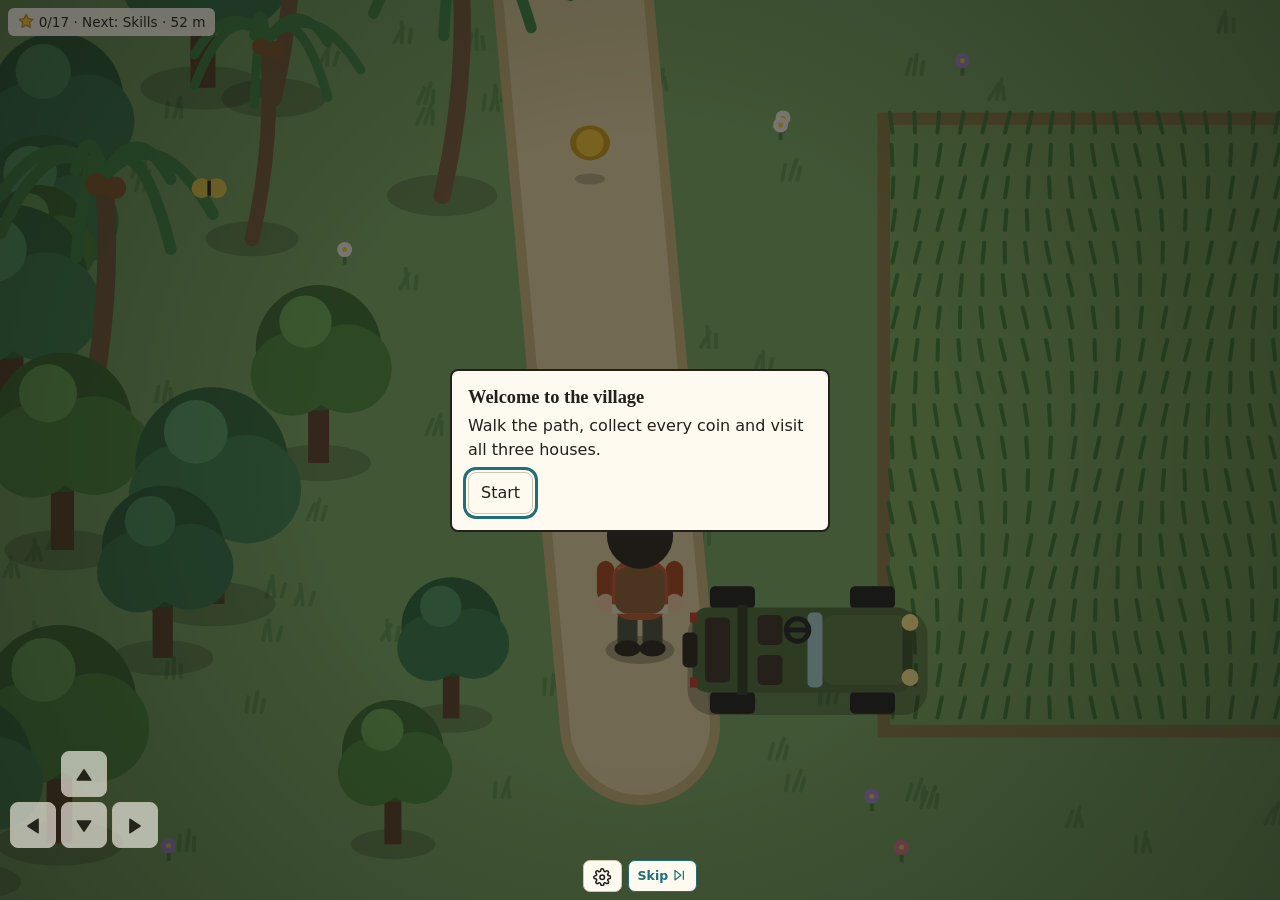
==== index.html @ 28434616 "auto run add" ====
<!DOCTYPE html>
<html lang="si">
<head>
<meta charset="utf-8">
<meta name="viewport" content="width=device-width, initial-scale=1, viewport-fit=cover">
<title>Portfolio Village 2D (demo)</title>
<link rel="icon" type="image/svg+xml" href="favicon.svg">
<link rel="stylesheet" href="style.css">
</head>
<body>
<svg width="0" height="0" style="position:absolute" aria-hidden="true" focusable="false"><defs>
<symbol id="i-gear" viewBox="0 0 24 24"><circle cx="12" cy="12" r="3"/><path d="M19.4 15a1.65 1.65 0 0 0 .33 1.82l.06.06a2 2 0 0 1 0 2.83 2 2 0 0 1-2.83 0l-.06-.06a1.65 1.65 0 0 0-1.82-.33 1.65 1.65 0 0 0-1 1.51V21a2 2 0 0 1-2 2 2 2 0 0 1-2-2v-.09A1.65 1.65 0 0 0 9 19.4a1.65 1.65 0 0 0-1.82.33l-.06.06a2 2 0 0 1-2.83 0 2 2 0 0 1 0-2.83l.06-.06a1.65 1.65 0 0 0 .33-1.82 1.65 1.65 0 0 0-1.51-1H3a2 2 0 0 1-2-2 2 2 0 0 1 2-2h.09A1.65 1.65 0 0 0 4.6 9a1.65 1.65 0 0 0-.33-1.82l-.06-.06a2 2 0 0 1 0-2.83 2 2 0 0 1 2.83 0l.06.06a1.65 1.65 0 0 0 1.82.33H9a1.65 1.65 0 0 0 1-1.51V3a2 2 0 0 1 2-2 2 2 0 0 1 2 2v.09a1.65 1.65 0 0 0 1 1.51 1.65 1.65 0 0 0 1.82-.33l.06-.06a2 2 0 0 1 2.83 0 2 2 0 0 1 0 2.83l-.06.06a1.65 1.65 0 0 0-.33 1.82V9a1.65 1.65 0 0 0 1.51 1H21a2 2 0 0 1 2 2 2 2 0 0 1-2 2h-.09a1.65 1.65 0 0 0-1.51 1z"/></symbol>
<symbol id="i-fullscreen" viewBox="0 0 24 24"><path d="M8 3H5a2 2 0 0 0-2 2v3m18 0V5a2 2 0 0 0-2-2h-3m0 18h3a2 2 0 0 0 2-2v-3M3 16v3a2 2 0 0 0 2 2h3"/></symbol>
<symbol id="i-skip" viewBox="0 0 24 24"><polygon points="5 4 15 12 5 20 5 4"/><line x1="19" y1="5" x2="19" y2="19"/></symbol>
<symbol id="i-play" viewBox="0 0 24 24"><line x1="6" y1="12" x2="10" y2="12"/><line x1="8" y1="10" x2="8" y2="14"/><line x1="15" y1="13" x2="15.01" y2="13"/><line x1="18" y1="11" x2="18.01" y2="11"/><rect x="2" y="6" width="20" height="12" rx="2"/></symbol>
<symbol id="i-map" viewBox="0 0 24 24"><polygon points="1 6 1 22 8 18 16 22 23 18 23 2 16 6 8 2 1 6"/><line x1="8" y1="2" x2="8" y2="18"/><line x1="16" y1="6" x2="16" y2="22"/></symbol>
<symbol id="i-auto" viewBox="0 0 24 24"><circle cx="5.5" cy="19" r="2.2"/><path d="M8.7 19H14a4 4 0 0 0 4-4" stroke-dasharray="2 2.4"/><path d="M18 2.5a4.6 4.6 0 0 1 4.6 4.6c0 3.5-4.6 7.9-4.6 7.9s-4.6-4.4-4.6-7.9A4.6 4.6 0 0 1 18 2.5z"/><circle cx="18" cy="7.1" r="1.7"/></symbol>
<symbol id="i-stop" viewBox="0 0 24 24"><rect x="6" y="6" width="12" height="12" rx="2" fill="currentColor"/></symbol>
<symbol id="i-jeep" viewBox="0 0 24 24"><path d="M2.5 16.5v-5l2.2-4.5h9.8l3.6 4.5h3.4v5h-1.7M15.2 16.5H8.8M4.2 16.5H2.5"/><path d="M9.5 7v4.5M4.2 11.5h14.5"/><circle cx="6.5" cy="17" r="2.3"/><circle cx="17.5" cy="17" r="2.3"/></symbol>
<symbol id="i-exit" viewBox="0 0 24 24"><path d="M9 21H5a2 2 0 0 1-2-2V5a2 2 0 0 1 2-2h4"/><polyline points="16 17 21 12 16 7"/><line x1="21" y1="12" x2="9" y2="12"/></symbol>
<symbol id="i-star" viewBox="0 0 24 24"><polygon points="12 2 15.09 8.26 22 9.27 17 14.14 18.18 21.02 12 17.77 5.82 21.02 7 14.14 2 9.27 8.91 8.26 12 2" fill="#f2c230" stroke="#b8872b"/></symbol>
<symbol id="i-trophy" viewBox="0 0 24 24"><path d="M6 9H4.5a2.5 2.5 0 0 1 0-5H6"/><path d="M18 9h1.5a2.5 2.5 0 0 0 0-5H18"/><path d="M4 22h16"/><path d="M10 14.66V17c0 .55-.47.98-.97 1.21C7.85 18.75 7 20.24 7 22"/><path d="M14 14.66V17c0 .55.47.98.97 1.21C16.15 18.75 17 20.24 17 22"/><path d="M18 2H6v7a6 6 0 0 0 12 0V2Z"/></symbol>
<symbol id="i-up" viewBox="0 0 24 24"><path d="M12 6 20 18H4Z" fill="currentColor"/></symbol>
<symbol id="i-down" viewBox="0 0 24 24"><path d="M12 18 4 6h16Z" fill="currentColor"/></symbol>
<symbol id="i-left" viewBox="0 0 24 24"><path d="M6 12 18 4v16Z" fill="currentColor"/></symbol>
<symbol id="i-right" viewBox="0 0 24 24"><path d="M18 12 6 4v16Z" fill="currentColor"/></symbol>
</defs></svg>
<main>
<header>
<h1>Nimal's Village 2D <small style="font-weight:400;opacity:.7">(demo)</small></h1>
<div class="hb"><div class="gw"><button id="gear" type="button" aria-label="Settings" aria-expanded="false"><svg class="ic" aria-hidden="true"><use href="#i-gear"/></svg></button><div id="menu" hidden><button id="fsb" type="button" aria-label="Full screen"><svg class="ic" aria-hidden="true"><use href="#i-fullscreen"/></svg> Full screen</button><button id="snd" type="button">Sound: on</button><button id="drv" type="button">Drive: Auto</button></div></div><button id="toggle" type="button">Skip <svg class="ic" aria-hidden="true"><use href="#i-skip"/></svg></button></div>
</header>
<div id="game">
<div class="stage">
<canvas id="c" aria-label="Walkable 2D portfolio village"></canvas>
<div id="hud"></div>
<button id="jbtn" type="button" hidden></button>
<button id="abtn" type="button" aria-label="Stop auto drive"><svg class="ic" aria-hidden="true"><use href="#i-stop"/></svg> Stop auto</button>
<button id="mbtn" type="button" hidden aria-label="Hold to see map"><svg class="ic" aria-hidden="true"><use href="#i-map"/></svg></button>
<div id="wheel" hidden aria-label="Steering wheel"><img src="wheel.svg" width="84" height="84" alt="" draggable="false"></div>
<div id="panel" role="dialog" aria-modal="true"><div class="card" id="card"></div></div>
<div id="start" class="on"><div class="card"><h2>Welcome to the village</h2><p>Walk the path, collect every coin and visit all three houses.</p><button type="button" id="go">Start</button></div></div>
</div>
<p id="hint">Arrow keys / WASD or buttons. Go near the jeep: tap <svg class="ic" aria-hidden="true"><use href="#i-auto"/></svg> to be driven to the next house, or press E to drive yourself. In the jeep (driver view): <svg class="ic" aria-hidden="true"><use href="#i-up"/></svg> forward, <svg class="ic" aria-hidden="true"><use href="#i-down"/></svg> brake/reverse, <svg class="ic" aria-hidden="true"><use href="#i-left"/></svg> <svg class="ic" aria-hidden="true"><use href="#i-right"/></svg>.</p>
<div class="pad" aria-label="Controls">
<button class="u" data-k="up" aria-label="Up"><svg class="ic" aria-hidden="true"><use href="#i-up"/></svg></button>
<button class="l" data-k="left" aria-label="Left"><svg class="ic" aria-hidden="true"><use href="#i-left"/></svg></button>
<button class="d" data-k="down" aria-label="Down"><svg class="ic" aria-hidden="true"><use href="#i-down"/></svg></button>
<button class="r" data-k="right" aria-label="Right"><svg class="ic" aria-hidden="true"><use href="#i-right"/></svg></button>
</div>
</div>
<div id="plain"></div>
</main>
<script src="game.js"></script>
</body>
</html>
---- style.css ----
:root{--bg:#f3efe6;--ink:#23201b;--card:#fffaf0;--line:#cfc6b2;--accent:#1f6f78;box-sizing:border-box;padding-top:env(safe-area-inset-top,0px);padding-bottom:env(safe-area-inset-bottom,0px);color-scheme:light}
@media (prefers-color-scheme:dark){:root:not([data-theme="light"]){--bg:#1b1d1c;--ink:#ece6d6;--card:#262927;--line:#444941;--accent:#6fc2c9;color-scheme:dark}}
:root[data-theme="dark"]{--bg:#1b1d1c;--ink:#ece6d6;--card:#262927;--line:#444941;--accent:#6fc2c9;color-scheme:dark}
*{box-sizing:border-box}
body{margin:0;background:var(--bg);color:var(--ink);font:16px/1.5 "Trebuchet MS",system-ui,sans-serif;min-height:100vh}
html,body{height:100%;overflow:hidden;overscroll-behavior:none}
main{max-width:none;margin:0;padding:0}
header{position:fixed;left:0;right:0;bottom:0;z-index:5;display:flex;justify-content:center;align-items:center;gap:6px;padding:8px 10px calc(8px + env(safe-area-inset-bottom,0px));pointer-events:none}
header>*{pointer-events:auto}
h1{display:none}
button{font:inherit;color:inherit;background:var(--card);border:1.5px solid var(--line);border-radius:8px;padding:8px 12px;cursor:pointer}
button:focus-visible{outline:3px solid var(--accent);outline-offset:2px}
.stage{position:fixed;inset:0;width:100vw;height:100vh;height:100dvh;border:0;border-radius:0;overflow:hidden;touch-action:none;background:#79a863}

canvas{display:block;width:100%;height:100%}
#hud{position:absolute;left:8px;top:calc(8px + env(safe-area-inset-top,0px));background:rgba(255,250,240,.9);color:#23201b;border-radius:6px;padding:4px 10px;font-size:.85rem}
#jbtn{position:absolute;right:calc(14px + env(safe-area-inset-right,0px));bottom:calc(52px + env(safe-area-inset-bottom,0px));width:46px;height:46px;padding:0;border-radius:50%;font-size:17px;line-height:1;background:var(--card);color:var(--ink);border:2px solid var(--accent);font-weight:700;z-index:2;box-shadow:0 2px 8px rgba(0,0,0,.35)}
#mbtn{position:absolute;right:calc(68px + env(safe-area-inset-right,0px));bottom:calc(52px + env(safe-area-inset-bottom,0px));width:46px;height:46px;padding:0;border-radius:50%;font-size:17px;line-height:1;background:var(--card);color:var(--ink);border:2px solid var(--accent);z-index:2;box-shadow:0 2px 8px rgba(0,0,0,.35);touch-action:none;user-select:none;-webkit-user-select:none}
#wheel{display:none!important;position:absolute;left:10px;bottom:10px;z-index:2;touch-action:none;cursor:grab;filter:drop-shadow(0 2px 4px rgba(0,0,0,.45))}
#wheel svg{display:block}
#hint{display:none}
.pad{position:fixed;left:calc(10px + env(safe-area-inset-left,0px));bottom:calc(52px + env(safe-area-inset-bottom,0px));z-index:4;display:grid;grid-template-columns:repeat(3,46px);grid-template-rows:repeat(2,46px);gap:5px;opacity:.85}
.pad button{background:rgba(255,250,240,.75);color:#23201b}
.pad button{padding:0;font-size:1.1rem;user-select:none;-webkit-user-select:none;touch-action:none}
.pad .u{grid-column:2}.pad .l{grid-column:1;grid-row:2}.pad .d{grid-column:2;grid-row:2}.pad .r{grid-column:3;grid-row:2}
#panel,#start{position:absolute;inset:0;background:rgba(20,20,18,.55);display:none;align-items:center;justify-content:center;padding:14px}
#panel.on,#start.on{display:flex}.hb{display:flex;gap:6px}.hb button{padding:5px 9px;font-size:.78rem;border-radius:7px}
#gear{font-size:1rem;line-height:1.2}
#toggle{font-weight:700;color:var(--accent);border-color:var(--accent)}
.gw{position:relative}
#menu{position:absolute;left:0;bottom:calc(100% + 8px);display:flex;flex-direction:column;gap:6px;padding:8px;background:var(--card);border:1.5px solid var(--line);border-radius:10px;box-shadow:0 4px 14px rgba(0,0,0,.35);white-space:nowrap}
#menu[hidden]{display:none}
#menu button{text-align:left}
.card{background:var(--card);border:2px solid var(--ink);border-radius:8px;padding:16px;max-width:380px;width:100%;animation:pop .18s ease-out}
@keyframes pop{from{transform:scale(.92);opacity:0}to{transform:none;opacity:1}}
@media (prefers-reduced-motion:reduce){.card{animation:none}}
h2{font:700 1.15rem Georgia,serif;margin:0 0 6px}
p{margin:0 0 10px}ul{margin:0 0 12px;padding-left:18px}
#plain{display:none}
#plain section{background:var(--card);border:1.5px solid var(--line);border-radius:8px;padding:14px;margin-bottom:10px}
body.plain #game{display:none}body.plain #plain{display:block}body.plain,html:has(body.plain){overflow:auto}body.plain main{padding:14px 14px 70px;max-width:760px;margin:0 auto}
.ic{width:1.15em;height:1.15em;vertical-align:-.2em;fill:none;stroke:currentColor;stroke-width:2;stroke-linecap:round;stroke-linejoin:round;flex:none;pointer-events:none}
#gear .ic,#jbtn .ic,#mbtn .ic,.pad .ic{vertical-align:middle}
#jbtn .ic,#mbtn .ic{width:24px;height:24px}
.pad .ic{width:20px;height:20px}
#hud .ic{width:1.2em;height:1.2em}
#abtn{display:none;position:absolute;right:calc(10px + env(safe-area-inset-right,0px));top:calc(48px + env(safe-area-inset-top,0px));z-index:3;align-items:center;gap:6px;padding:9px 16px;border-radius:999px;background:var(--card);color:var(--ink);border:2px solid var(--accent);font-weight:700;box-shadow:0 2px 8px rgba(0,0,0,.35)}
body.auto #abtn{display:inline-flex}
body.auto .pad,body.auto #jbtn,body.auto #mbtn{display:none!important}
#jbtn{display:flex;flex-direction:column;align-items:center;justify-content:center;gap:1px}
#jbtn[hidden]{display:none}
#jbtn .lb{font-size:9px;font-weight:700;line-height:1;letter-spacing:.02em}
#jbtn .ic{width:26px;height:26px}
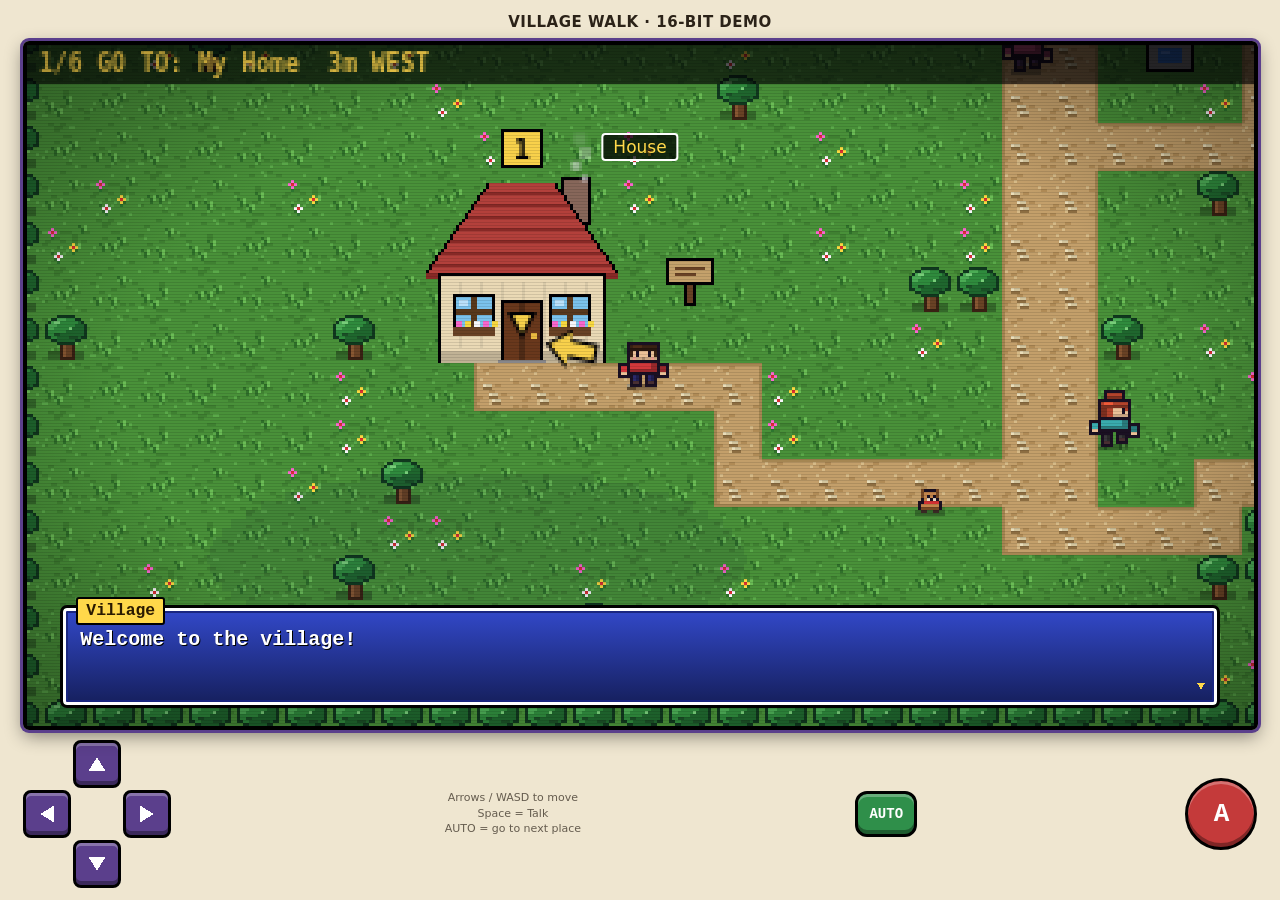
==== commit d5cf5e25: "add new template" ====
--- a/index.html
+++ b/index.html
@@ -1,56 +1,25 @@
 <!DOCTYPE html>
-<html lang="si">
+<html lang="en">
 <head>
 <meta charset="utf-8">
+<title>Village Walk - 16-bit Demo</title>
 <meta name="viewport" content="width=device-width, initial-scale=1, viewport-fit=cover">
-<title>Portfolio Village 2D (demo)</title>
-<link rel="icon" type="image/svg+xml" href="favicon.svg">
 <link rel="stylesheet" href="style.css">
 </head>
 <body>
-<svg width="0" height="0" style="position:absolute" aria-hidden="true" focusable="false"><defs>
-<symbol id="i-gear" viewBox="0 0 24 24"><circle cx="12" cy="12" r="3"/><path d="M19.4 15a1.65 1.65 0 0 0 .33 1.82l.06.06a2 2 0 0 1 0 2.83 2 2 0 0 1-2.83 0l-.06-.06a1.65 1.65 0 0 0-1.82-.33 1.65 1.65 0 0 0-1 1.51V21a2 2 0 0 1-2 2 2 2 0 0 1-2-2v-.09A1.65 1.65 0 0 0 9 19.4a1.65 1.65 0 0 0-1.82.33l-.06.06a2 2 0 0 1-2.83 0 2 2 0 0 1 0-2.83l.06-.06a1.65 1.65 0 0 0 .33-1.82 1.65 1.65 0 0 0-1.51-1H3a2 2 0 0 1-2-2 2 2 0 0 1 2-2h.09A1.65 1.65 0 0 0 4.6 9a1.65 1.65 0 0 0-.33-1.82l-.06-.06a2 2 0 0 1 0-2.83 2 2 0 0 1 2.83 0l.06.06a1.65 1.65 0 0 0 1.82.33H9a1.65 1.65 0 0 0 1-1.51V3a2 2 0 0 1 2-2 2 2 0 0 1 2 2v.09a1.65 1.65 0 0 0 1 1.51 1.65 1.65 0 0 0 1.82-.33l.06-.06a2 2 0 0 1 2.83 0 2 2 0 0 1 0 2.83l-.06.06a1.65 1.65 0 0 0-.33 1.82V9a1.65 1.65 0 0 0 1.51 1H21a2 2 0 0 1 2 2 2 2 0 0 1-2 2h-.09a1.65 1.65 0 0 0-1.51 1z"/></symbol>
-<symbol id="i-fullscreen" viewBox="0 0 24 24"><path d="M8 3H5a2 2 0 0 0-2 2v3m18 0V5a2 2 0 0 0-2-2h-3m0 18h3a2 2 0 0 0 2-2v-3M3 16v3a2 2 0 0 0 2 2h3"/></symbol>
-<symbol id="i-skip" viewBox="0 0 24 24"><polygon points="5 4 15 12 5 20 5 4"/><line x1="19" y1="5" x2="19" y2="19"/></symbol>
-<symbol id="i-play" viewBox="0 0 24 24"><line x1="6" y1="12" x2="10" y2="12"/><line x1="8" y1="10" x2="8" y2="14"/><line x1="15" y1="13" x2="15.01" y2="13"/><line x1="18" y1="11" x2="18.01" y2="11"/><rect x="2" y="6" width="20" height="12" rx="2"/></symbol>
-<symbol id="i-map" viewBox="0 0 24 24"><polygon points="1 6 1 22 8 18 16 22 23 18 23 2 16 6 8 2 1 6"/><line x1="8" y1="2" x2="8" y2="18"/><line x1="16" y1="6" x2="16" y2="22"/></symbol>
-<symbol id="i-auto" viewBox="0 0 24 24"><circle cx="5.5" cy="19" r="2.2"/><path d="M8.7 19H14a4 4 0 0 0 4-4" stroke-dasharray="2 2.4"/><path d="M18 2.5a4.6 4.6 0 0 1 4.6 4.6c0 3.5-4.6 7.9-4.6 7.9s-4.6-4.4-4.6-7.9A4.6 4.6 0 0 1 18 2.5z"/><circle cx="18" cy="7.1" r="1.7"/></symbol>
-<symbol id="i-stop" viewBox="0 0 24 24"><rect x="6" y="6" width="12" height="12" rx="2" fill="currentColor"/></symbol>
-<symbol id="i-jeep" viewBox="0 0 24 24"><path d="M2.5 16.5v-5l2.2-4.5h9.8l3.6 4.5h3.4v5h-1.7M15.2 16.5H8.8M4.2 16.5H2.5"/><path d="M9.5 7v4.5M4.2 11.5h14.5"/><circle cx="6.5" cy="17" r="2.3"/><circle cx="17.5" cy="17" r="2.3"/></symbol>
-<symbol id="i-exit" viewBox="0 0 24 24"><path d="M9 21H5a2 2 0 0 1-2-2V5a2 2 0 0 1 2-2h4"/><polyline points="16 17 21 12 16 7"/><line x1="21" y1="12" x2="9" y2="12"/></symbol>
-<symbol id="i-star" viewBox="0 0 24 24"><polygon points="12 2 15.09 8.26 22 9.27 17 14.14 18.18 21.02 12 17.77 5.82 21.02 7 14.14 2 9.27 8.91 8.26 12 2" fill="#f2c230" stroke="#b8872b"/></symbol>
-<symbol id="i-trophy" viewBox="0 0 24 24"><path d="M6 9H4.5a2.5 2.5 0 0 1 0-5H6"/><path d="M18 9h1.5a2.5 2.5 0 0 0 0-5H18"/><path d="M4 22h16"/><path d="M10 14.66V17c0 .55-.47.98-.97 1.21C7.85 18.75 7 20.24 7 22"/><path d="M14 14.66V17c0 .55.47.98.97 1.21C16.15 18.75 17 20.24 17 22"/><path d="M18 2H6v7a6 6 0 0 0 12 0V2Z"/></symbol>
-<symbol id="i-up" viewBox="0 0 24 24"><path d="M12 6 20 18H4Z" fill="currentColor"/></symbol>
-<symbol id="i-down" viewBox="0 0 24 24"><path d="M12 18 4 6h16Z" fill="currentColor"/></symbol>
-<symbol id="i-left" viewBox="0 0 24 24"><path d="M6 12 18 4v16Z" fill="currentColor"/></symbol>
-<symbol id="i-right" viewBox="0 0 24 24"><path d="M18 12 6 4v16Z" fill="currentColor"/></symbol>
-</defs></svg>
-<main>
-<header>
-<h1>Nimal's Village 2D <small style="font-weight:400;opacity:.7">(demo)</small></h1>
-<div class="hb"><div class="gw"><button id="gear" type="button" aria-label="Settings" aria-expanded="false"><svg class="ic" aria-hidden="true"><use href="#i-gear"/></svg></button><div id="menu" hidden><button id="fsb" type="button" aria-label="Full screen"><svg class="ic" aria-hidden="true"><use href="#i-fullscreen"/></svg> Full screen</button><button id="snd" type="button">Sound: on</button><button id="drv" type="button">Drive: Auto</button></div></div><button id="toggle" type="button">Skip <svg class="ic" aria-hidden="true"><use href="#i-skip"/></svg></button></div>
-</header>
-<div id="game">
-<div class="stage">
-<canvas id="c" aria-label="Walkable 2D portfolio village"></canvas>
-<div id="hud"></div>
-<button id="jbtn" type="button" hidden></button>
-<button id="abtn" type="button" aria-label="Stop auto drive"><svg class="ic" aria-hidden="true"><use href="#i-stop"/></svg> Stop auto</button>
-<button id="mbtn" type="button" hidden aria-label="Hold to see map"><svg class="ic" aria-hidden="true"><use href="#i-map"/></svg></button>
-<div id="wheel" hidden aria-label="Steering wheel"><img src="wheel.svg" width="84" height="84" alt="" draggable="false"></div>
-<div id="panel" role="dialog" aria-modal="true"><div class="card" id="card"></div></div>
-<div id="start" class="on"><div class="card"><h2>Welcome to the village</h2><p>Walk the path, collect every coin and visit all three houses.</p><button type="button" id="go">Start</button></div></div>
+<h1>VILLAGE WALK &middot; 16-BIT DEMO</h1>
+<div id="w"><canvas id="c" width="320" height="240"></canvas>
+<div id="bn" hidden></div><div id="hud"><span id="hudhp"></span><span id="hudtm"></span></div><div id="go" hidden><b>GAME OVER</b><span id="got"></span><span>Press A to retry</span></div><div id="dlg" hidden><b id="nm"></b><span id="tx"></span><i><img src="svg/dialog-arrow.svg" width="10" height="10" alt=""></i></div></div>
+<div id="pad">
+<div id="dp">
+<span></span><button data-k="up" aria-label="Up"><img src="svg/arrow.svg" alt=""></button><span></span>
+<button data-k="left" aria-label="Left"><img style="transform:rotate(-90deg)" src="svg/arrow.svg" alt=""></button><span></span><button data-k="right" aria-label="Right"><img style="transform:rotate(90deg)" src="svg/arrow.svg" alt=""></button>
+<span></span><button data-k="down" aria-label="Down"><img style="transform:rotate(180deg)" src="svg/arrow.svg" alt=""></button><span></span>
 </div>
-<p id="hint">Arrow keys / WASD or buttons. Go near the jeep: tap <svg class="ic" aria-hidden="true"><use href="#i-auto"/></svg> to be driven to the next house, or press E to drive yourself. In the jeep (driver view): <svg class="ic" aria-hidden="true"><use href="#i-up"/></svg> forward, <svg class="ic" aria-hidden="true"><use href="#i-down"/></svg> brake/reverse, <svg class="ic" aria-hidden="true"><use href="#i-left"/></svg> <svg class="ic" aria-hidden="true"><use href="#i-right"/></svg>.</p>
-<div class="pad" aria-label="Controls">
-<button class="u" data-k="up" aria-label="Up"><svg class="ic" aria-hidden="true"><use href="#i-up"/></svg></button>
-<button class="l" data-k="left" aria-label="Left"><svg class="ic" aria-hidden="true"><use href="#i-left"/></svg></button>
-<button class="d" data-k="down" aria-label="Down"><svg class="ic" aria-hidden="true"><use href="#i-down"/></svg></button>
-<button class="r" data-k="right" aria-label="Right"><svg class="ic" aria-hidden="true"><use href="#i-right"/></svg></button>
+<small>Arrows / WASD to move<br>Space = Talk<br>AUTO = go to next place</small>
+<button id="au">AUTO</button>
+<button id="a">A</button>
 </div>
-</div>
-<div id="plain"></div>
-</main>
-<script src="game.js"></script>
+<script src="script.js"></script>
 </body>
 </html>
--- a/style.css
+++ b/style.css
@@ -1,53 +1,26 @@
-:root{--bg:#f3efe6;--ink:#23201b;--card:#fffaf0;--line:#cfc6b2;--accent:#1f6f78;box-sizing:border-box;padding-top:env(safe-area-inset-top,0px);padding-bottom:env(safe-area-inset-bottom,0px);color-scheme:light}
-@media (prefers-color-scheme:dark){:root:not([data-theme="light"]){--bg:#1b1d1c;--ink:#ece6d6;--card:#262927;--line:#444941;--accent:#6fc2c9;color-scheme:dark}}
-:root[data-theme="dark"]{--bg:#1b1d1c;--ink:#ece6d6;--card:#262927;--line:#444941;--accent:#6fc2c9;color-scheme:dark}
-*{box-sizing:border-box}
-body{margin:0;background:var(--bg);color:var(--ink);font:16px/1.5 "Trebuchet MS",system-ui,sans-serif;min-height:100vh}
-html,body{height:100%;overflow:hidden;overscroll-behavior:none}
-main{max-width:none;margin:0;padding:0}
-header{position:fixed;left:0;right:0;bottom:0;z-index:5;display:flex;justify-content:center;align-items:center;gap:6px;padding:8px 10px calc(8px + env(safe-area-inset-bottom,0px));pointer-events:none}
-header>*{pointer-events:auto}
-h1{display:none}
-button{font:inherit;color:inherit;background:var(--card);border:1.5px solid var(--line);border-radius:8px;padding:8px 12px;cursor:pointer}
-button:focus-visible{outline:3px solid var(--accent);outline-offset:2px}
-.stage{position:fixed;inset:0;width:100vw;height:100vh;height:100dvh;border:0;border-radius:0;overflow:hidden;touch-action:none;background:#79a863}
-
-canvas{display:block;width:100%;height:100%}
-#hud{position:absolute;left:8px;top:calc(8px + env(safe-area-inset-top,0px));background:rgba(255,250,240,.9);color:#23201b;border-radius:6px;padding:4px 10px;font-size:.85rem}
-#jbtn{position:absolute;right:calc(14px + env(safe-area-inset-right,0px));bottom:calc(52px + env(safe-area-inset-bottom,0px));width:46px;height:46px;padding:0;border-radius:50%;font-size:17px;line-height:1;background:var(--card);color:var(--ink);border:2px solid var(--accent);font-weight:700;z-index:2;box-shadow:0 2px 8px rgba(0,0,0,.35)}
-#mbtn{position:absolute;right:calc(68px + env(safe-area-inset-right,0px));bottom:calc(52px + env(safe-area-inset-bottom,0px));width:46px;height:46px;padding:0;border-radius:50%;font-size:17px;line-height:1;background:var(--card);color:var(--ink);border:2px solid var(--accent);z-index:2;box-shadow:0 2px 8px rgba(0,0,0,.35);touch-action:none;user-select:none;-webkit-user-select:none}
-#wheel{display:none!important;position:absolute;left:10px;bottom:10px;z-index:2;touch-action:none;cursor:grab;filter:drop-shadow(0 2px 4px rgba(0,0,0,.45))}
-#wheel svg{display:block}
-#hint{display:none}
-.pad{position:fixed;left:calc(10px + env(safe-area-inset-left,0px));bottom:calc(52px + env(safe-area-inset-bottom,0px));z-index:4;display:grid;grid-template-columns:repeat(3,46px);grid-template-rows:repeat(2,46px);gap:5px;opacity:.85}
-.pad button{background:rgba(255,250,240,.75);color:#23201b}
-.pad button{padding:0;font-size:1.1rem;user-select:none;-webkit-user-select:none;touch-action:none}
-.pad .u{grid-column:2}.pad .l{grid-column:1;grid-row:2}.pad .d{grid-column:2;grid-row:2}.pad .r{grid-column:3;grid-row:2}
-#panel,#start{position:absolute;inset:0;background:rgba(20,20,18,.55);display:none;align-items:center;justify-content:center;padding:14px}
-#panel.on,#start.on{display:flex}.hb{display:flex;gap:6px}.hb button{padding:5px 9px;font-size:.78rem;border-radius:7px}
-#gear{font-size:1rem;line-height:1.2}
-#toggle{font-weight:700;color:var(--accent);border-color:var(--accent)}
-.gw{position:relative}
-#menu{position:absolute;left:0;bottom:calc(100% + 8px);display:flex;flex-direction:column;gap:6px;padding:8px;background:var(--card);border:1.5px solid var(--line);border-radius:10px;box-shadow:0 4px 14px rgba(0,0,0,.35);white-space:nowrap}
-#menu[hidden]{display:none}
-#menu button{text-align:left}
-.card{background:var(--card);border:2px solid var(--ink);border-radius:8px;padding:16px;max-width:380px;width:100%;animation:pop .18s ease-out}
-@keyframes pop{from{transform:scale(.92);opacity:0}to{transform:none;opacity:1}}
-@media (prefers-reduced-motion:reduce){.card{animation:none}}
-h2{font:700 1.15rem Georgia,serif;margin:0 0 6px}
-p{margin:0 0 10px}ul{margin:0 0 12px;padding-left:18px}
-#plain{display:none}
-#plain section{background:var(--card);border:1.5px solid var(--line);border-radius:8px;padding:14px;margin-bottom:10px}
-body.plain #game{display:none}body.plain #plain{display:block}body.plain,html:has(body.plain){overflow:auto}body.plain main{padding:14px 14px 70px;max-width:760px;margin:0 auto}
-.ic{width:1.15em;height:1.15em;vertical-align:-.2em;fill:none;stroke:currentColor;stroke-width:2;stroke-linecap:round;stroke-linejoin:round;flex:none;pointer-events:none}
-#gear .ic,#jbtn .ic,#mbtn .ic,.pad .ic{vertical-align:middle}
-#jbtn .ic,#mbtn .ic{width:24px;height:24px}
-.pad .ic{width:20px;height:20px}
-#hud .ic{width:1.2em;height:1.2em}
-#abtn{display:none;position:absolute;right:calc(10px + env(safe-area-inset-right,0px));top:calc(48px + env(safe-area-inset-top,0px));z-index:3;align-items:center;gap:6px;padding:9px 16px;border-radius:999px;background:var(--card);color:var(--ink);border:2px solid var(--accent);font-weight:700;box-shadow:0 2px 8px rgba(0,0,0,.35)}
-body.auto #abtn{display:inline-flex}
-body.auto .pad,body.auto #jbtn,body.auto #mbtn{display:none!important}
-#jbtn{display:flex;flex-direction:column;align-items:center;justify-content:center;gap:1px}
-#jbtn[hidden]{display:none}
-#jbtn .lb{font-size:9px;font-weight:700;line-height:1;letter-spacing:.02em}
-#jbtn .ic{width:26px;height:26px}
+:root{--bg:#efe6d0;--fg:#2b2218;--btn:#5b3f8c;--btnfg:#fff;box-sizing:border-box;padding-top:env(safe-area-inset-top,0px);padding-bottom:env(safe-area-inset-bottom,0px)}
+@media (prefers-color-scheme:dark){:root:not([data-theme="light"]){--bg:#14101c;--fg:#e9dfc9;--btn:#7a5cc0}}
+:root[data-theme="dark"]{--bg:#14101c;--fg:#e9dfc9;--btn:#7a5cc0}
+html,body{height:100%;margin:0}
+body{background:var(--bg);color:var(--fg);font-family:system-ui,-apple-system,sans-serif;display:flex;flex-direction:column;align-items:center;justify-content:center;gap:10px;overflow:hidden;-webkit-user-select:none;user-select:none;touch-action:none}
+h1{font-size:15px;margin:0;letter-spacing:.5px}
+#w{position:relative;width:max-content;border:4px solid #000;border-radius:6px;box-shadow:0 0 0 3px var(--btn),0 6px 18px rgba(0,0,0,.45)}
+canvas{display:block;width:320px;height:240px;image-rendering:pixelated;background:#000}
+#w::after{content:"";position:absolute;inset:0;pointer-events:none;background:repeating-linear-gradient(rgba(0,0,0,.11) 0 1px,transparent 1px 3px),radial-gradient(ellipse at center,transparent 60%,rgba(0,0,0,.35))}
+#dlg{position:absolute;left:3%;right:3%;bottom:3%;z-index:2;background:linear-gradient(#3248c8,#16205f);border:3px solid #fff;outline:3px solid #000;border-radius:4px;box-shadow:inset 0 0 0 2px #1a2680;color:#fff;padding:14px 14px 9px;font:700 var(--fs,14px)/1.45 "Courier New",ui-monospace,monospace;text-shadow:1px 1px #000;min-height:3.4em}
+#dlg[hidden],#bn[hidden]{display:none}#bn{position:absolute;top:13%;left:50%;transform:translateX(-50%);z-index:2;background:#000b;color:#ffd84a;border:2px solid #fff;border-radius:4px;padding:2px 10px;font-size:calc(var(--fs,14px)*.85);white-space:nowrap}
+#nm{position:absolute;left:10px;top:-14px;background:#ffd84a;color:#2a1a00;text-shadow:none;border:2px solid #000;border-radius:3px;padding:0 8px;font-size:.82em;line-height:1.45}
+#dlg i{visibility:hidden}#dlg.done i{visibility:visible}#dlg i{position:absolute;right:8px;bottom:2px;font-style:normal;animation:b .6s steps(2) infinite}
+@keyframes b{50%{transform:translateY(3px)}}
+#pad{display:flex;justify-content:space-between;align-items:center;width:min(96vw,640px)}
+#dp{display:grid;grid-template:repeat(3,48px)/repeat(3,48px);gap:2px}
+button{background:var(--btn);color:var(--btnfg);border:3px solid #000;border-radius:8px;padding:0;display:flex;align-items:center;justify-content:center;font:700 24px "Courier New",ui-monospace,monospace;touch-action:none;-webkit-touch-callout:none;-webkit-user-select:none;user-select:none;-webkit-tap-highlight-color:transparent;box-shadow:inset 0 3px 0 rgba(255,255,255,.28),inset 0 -4px 0 rgba(0,0,0,.35)}button img{width:20px;height:20px;pointer-events:none}
+button:active{filter:brightness(1.25);transform:translateY(2px)}
+#a{width:72px;height:72px;border-radius:50%;background:#c43a3a;color:#fff;font-size:26px}
+#au{width:62px;height:46px;border-radius:12px;background:#2f8f4a;color:#fff;font-size:14px}
+small{opacity:.7;font-size:11px;text-align:center;line-height:1.4;padding:0 6px}
+#hud{position:absolute;top:3%;left:3%;right:3%;z-index:2;display:flex;justify-content:space-between;align-items:center;pointer-events:none;font:700 calc(var(--fs,14px)*.8) "Courier New",ui-monospace,monospace;color:#fff;text-shadow:1px 1px #000}
+#hud img{margin-right:3px;filter:drop-shadow(1px 1px 0 #000)}
+#go{position:absolute;inset:0;z-index:3;display:flex;flex-direction:column;align-items:center;justify-content:center;gap:8px;background:rgba(20,0,0,.72);color:#fff;font:700 var(--fs,14px) "Courier New",ui-monospace,monospace;text-shadow:1px 1px #000;text-align:center}
+#go b{font-size:1.9em;color:#e83a3a;letter-spacing:2px}
+#go[hidden]{display:none}
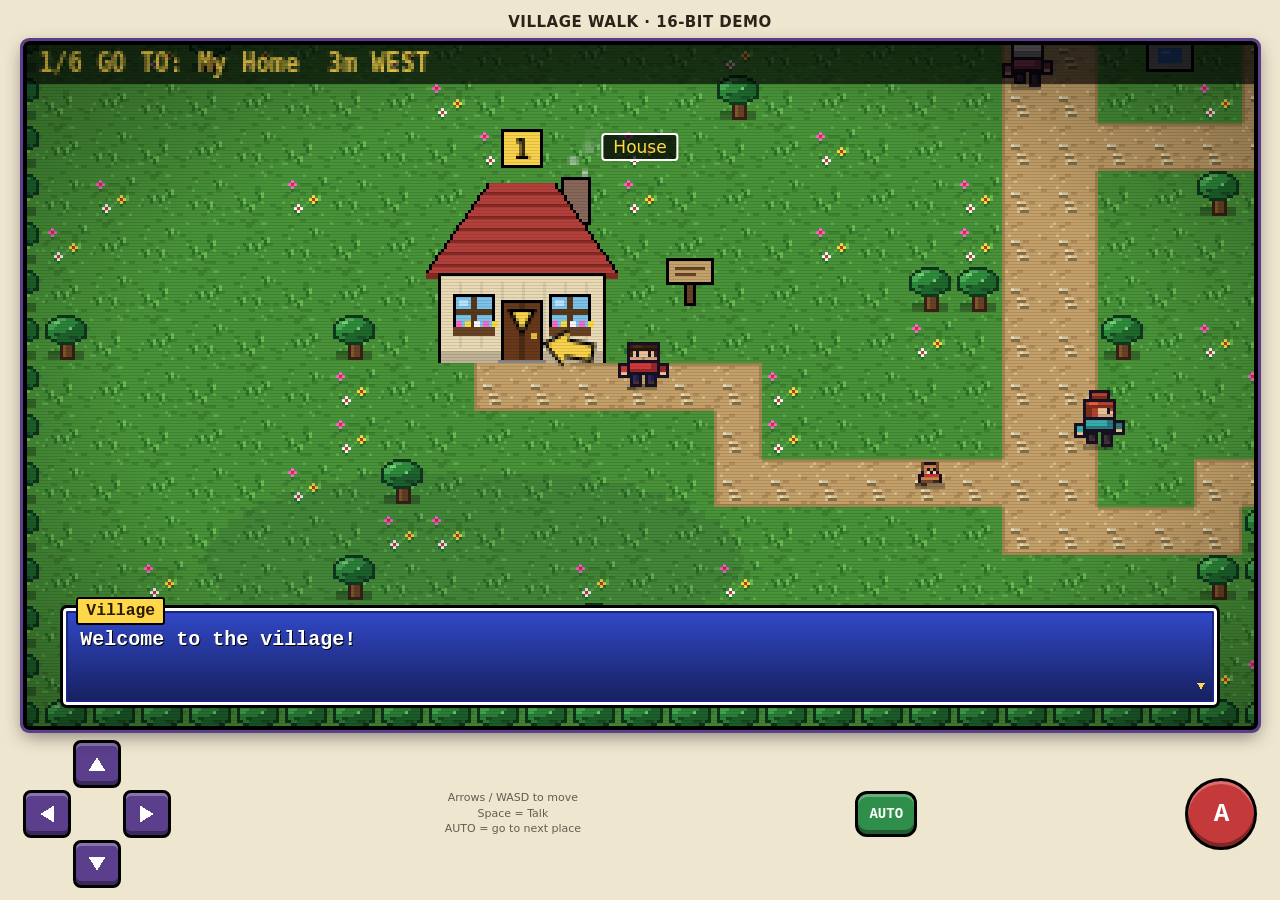
==== commit 5603b817: "add home about files" ====
--- a/index.html
+++ b/index.html
@@ -20,6 +20,14 @@
 <button id="au">AUTO</button>
 <button id="a">A</button>
 </div>
+<div id="sheet" hidden role="dialog" aria-modal="true" aria-labelledby="sh-title">
+<div class="sh-card" tabindex="-1">
+<header class="sh-head"><canvas id="sh-av" width="24" height="24"></canvas>
+<div class="sh-ttl"><div id="sh-title" class="sh-t"></div><p id="sh-sub"></p></div>
+<button id="sh-x" class="sh-x" type="button" aria-label="Close"><img src="svg/close.svg" alt=""></button></header>
+<div id="sh-body" class="sh-body"></div>
+</div>
+</div>
 <script src="script.js"></script>
 </body>
 </html>
--- a/style.css
+++ b/style.css
@@ -24,3 +24,39 @@
 #go{position:absolute;inset:0;z-index:3;display:flex;flex-direction:column;align-items:center;justify-content:center;gap:8px;background:rgba(20,0,0,.72);color:#fff;font:700 var(--fs,14px) "Courier New",ui-monospace,monospace;text-shadow:1px 1px #000;text-align:center}
 #go b{font-size:1.9em;color:#e83a3a;letter-spacing:2px}
 #go[hidden]{display:none}
+
+/* ---- book sheet ---- */
+:root{--sh-bg:#f8f1dc;--sh-fg:#2b2218;--sh-mut:#7a6a52;--sh-line:rgba(43,34,24,.18);--sh-chip:#e9dcf7}
+@media (prefers-color-scheme:dark){:root:not([data-theme="light"]){--sh-bg:#211a2f;--sh-fg:#efe6d0;--sh-mut:#a99dbd;--sh-line:rgba(239,230,208,.16);--sh-chip:#3a2d57}}
+:root[data-theme="dark"]{--sh-bg:#211a2f;--sh-fg:#efe6d0;--sh-mut:#a99dbd;--sh-line:rgba(239,230,208,.16);--sh-chip:#3a2d57}
+#sheet{position:fixed;inset:0;z-index:10;display:flex;align-items:center;justify-content:center;padding:max(12px,env(safe-area-inset-top)) 12px max(12px,env(safe-area-inset-bottom));background:rgba(8,5,16,.75)}
+#sheet[hidden]{display:none}
+.sh-card{width:min(100%,560px);max-height:100%;display:flex;flex-direction:column;overflow:hidden;outline:none;background:var(--sh-bg);color:var(--sh-fg);border:4px solid #000;border-radius:8px;box-shadow:0 0 0 3px var(--btn),0 14px 36px rgba(0,0,0,.55);animation:shin .18s ease-out}
+@keyframes shin{from{transform:translateY(24px) scale(.97);opacity:0}}
+.sh-head{flex:none;display:flex;align-items:center;gap:12px;padding:12px 12px 12px 14px;background:var(--btn);color:#fff;border-bottom:4px solid #000}
+#sh-av{flex:none;width:56px;height:56px;image-rendering:pixelated;background:rgba(0,0,0,.25);border:3px solid #000;border-radius:6px}
+.sh-ttl{flex:1;min-width:0}
+.sh-t{font:700 18px/1.25 "Courier New",ui-monospace,monospace;overflow-wrap:anywhere}
+.sh-ttl p{margin:3px 0 0;font-size:13px;opacity:.85}
+.sh-ttl p[hidden]{display:none}
+.sh-x{flex:none;width:40px;height:40px;background:#c43a3a}
+.sh-x img{width:16px;height:16px}
+.sh-body{overflow-y:auto;padding:4px 16px 18px;font-size:15px;line-height:1.65;touch-action:pan-y;overscroll-behavior:contain;-webkit-overflow-scrolling:touch;-webkit-user-select:text;user-select:text}
+.sh-sec{padding:14px 0 4px}
+.sh-sec+.sh-sec{border-top:2px dashed var(--sh-line)}
+.sh-sec h3{margin:0 0 10px;font:700 13px "Courier New",ui-monospace,monospace;letter-spacing:.5px;color:var(--btn)}
+.sh-sec h3::before{content:"$ ";opacity:.7}
+.sh-sec p{margin:0 0 10px}
+.sh-sec a{color:var(--btn);text-underline-offset:3px}
+.sh-sec dl{margin:0 0 6px;display:grid;grid-template-columns:minmax(84px,30%) 1fr;column-gap:12px}
+.sh-sec dt,.sh-sec dd{margin:0;padding:7px 0;border-bottom:1px solid var(--sh-line)}
+.sh-sec dt{color:var(--sh-mut);font-size:13px}
+.sh-sec dd{font-weight:600;overflow-wrap:anywhere}
+.sh-sec dl>:nth-last-child(-n+2){border-bottom:0}
+.sh-sec ul{margin:0 0 6px;padding:0;list-style:none}
+.sh-sec li{position:relative;padding:3px 0 3px 18px}
+.sh-sec li::before{content:"";position:absolute;left:3px;top:.8em;width:6px;height:6px;background:var(--btn)}
+.tags{display:flex;flex-wrap:wrap;gap:6px;padding-bottom:8px}
+.tags span{background:var(--sh-chip);border:2px solid #000;border-radius:4px;padding:1px 9px;font:700 13px/1.6 "Courier New",ui-monospace,monospace}
+.sh-msg{margin:14px 0 0}
+.sh-msg.sm{font-size:13px;color:var(--sh-mut)}
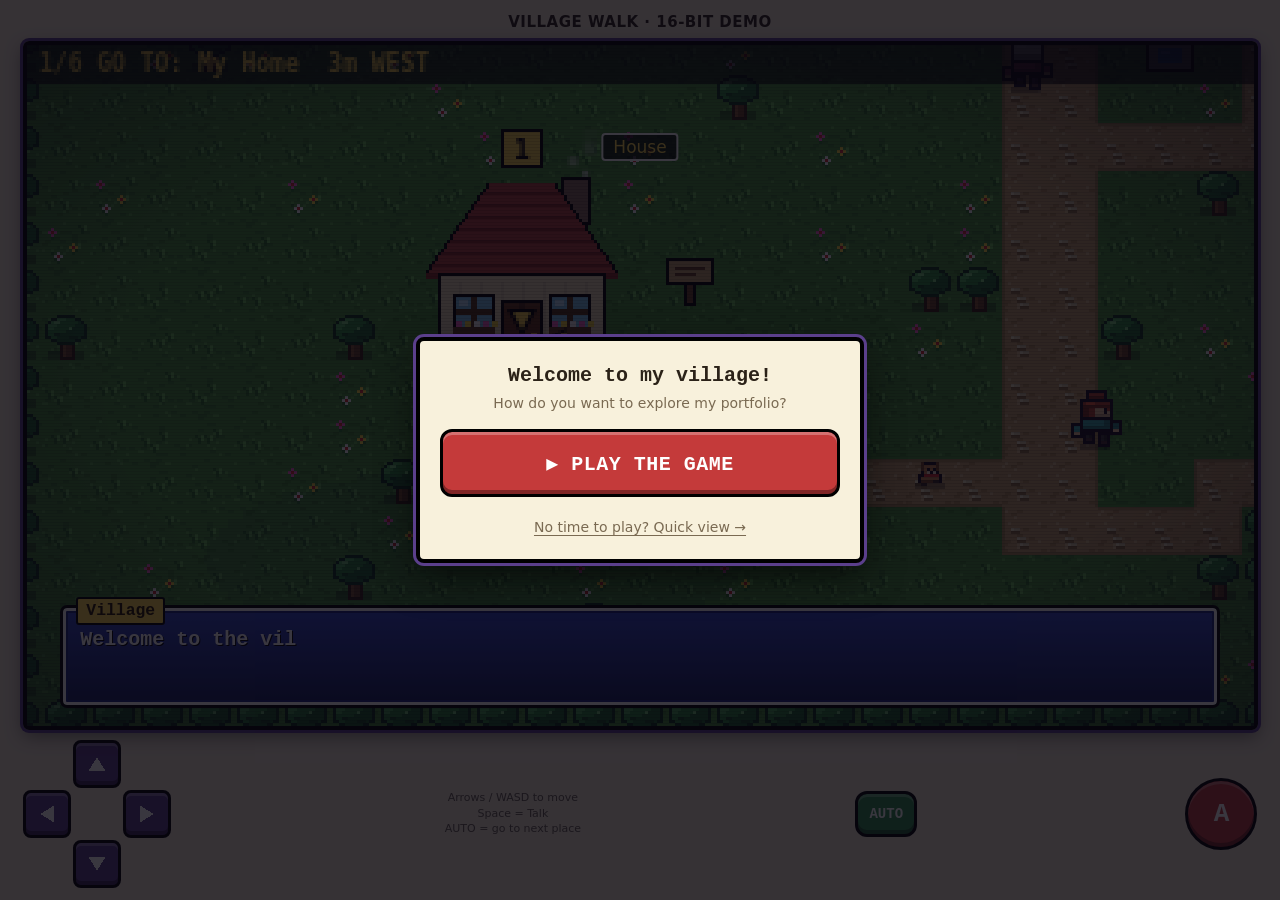
==== commit 288f342a: "add quik veiw" ====
--- a/index.html
+++ b/index.html
@@ -28,6 +28,14 @@
 <div id="sh-body" class="sh-body"></div>
 </div>
 </div>
+<div id="start" role="dialog" aria-modal="true" aria-labelledby="st-t">
+<div class="st-card">
+<h2 id="st-t">Welcome to my village!</h2>
+<p>How do you want to explore my portfolio?</p>
+<button id="st-play" type="button">&#9654; PLAY THE GAME</button>
+<a id="st-quick" href="quick.html">No time to play? Quick view &rarr;</a>
+</div>
+</div>
 <script src="script.js"></script>
 </body>
 </html>
--- a/style.css
+++ b/style.css
@@ -60,3 +60,23 @@
 .tags span{background:var(--sh-chip);border:2px solid #000;border-radius:4px;padding:1px 9px;font:700 13px/1.6 "Courier New",ui-monospace,monospace}
 .sh-msg{margin:14px 0 0}
 .sh-msg.sm{font-size:13px;color:var(--sh-mut)}
+
+.sh-back{width:auto;height:auto;margin:12px 0 0;padding:3px 12px;border-radius:6px;font-size:13px}
+.lnks,.cards{display:grid;gap:10px;padding-bottom:8px}
+.lnk,.card{display:block;text-decoration:none;color:var(--sh-fg);background:var(--sh-chip);border:2px solid #000;border-radius:6px;padding:9px 12px;box-shadow:0 3px 0 rgba(0,0,0,.35);outline-offset:2px}
+.lnk b,.card b{display:block;font:700 14px/1.4 "Courier New",ui-monospace,monospace;overflow-wrap:anywhere}
+.lnk span,.card p{display:block;margin:2px 0 0;font-size:13px;line-height:1.5;color:var(--sh-mut)}
+.card{cursor:pointer;-webkit-tap-highlight-color:transparent}
+.card:active{transform:translateY(2px);box-shadow:0 1px 0 rgba(0,0,0,.35)}
+.card.off{opacity:.65;cursor:default}
+.card .ch{display:flex;align-items:center;justify-content:space-between;gap:8px}
+.card em{flex:none;font:700 11px "Courier New",ui-monospace,monospace;font-style:normal;background:var(--btn);color:#fff;border-radius:4px;padding:0 7px}
+.card p.sm{font-size:12px}
+
+#start{position:fixed;inset:0;z-index:20;display:flex;align-items:center;justify-content:center;padding:max(12px,env(safe-area-inset-top)) 12px max(12px,env(safe-area-inset-bottom));background:rgba(8,5,16,.8)}
+#start[hidden]{display:none}
+.st-card{width:min(100%,400px);text-align:center;background:var(--sh-bg);color:var(--sh-fg);border:4px solid #000;border-radius:8px;box-shadow:0 0 0 3px var(--btn),0 14px 36px rgba(0,0,0,.55);padding:22px 20px 18px;animation:shin .18s ease-out}
+.st-card h2{margin:0 0 6px;font:700 20px/1.3 "Courier New",ui-monospace,monospace}
+.st-card p{margin:0 0 18px;color:var(--sh-mut);font-size:14px}
+#st-play{width:100%;height:68px;border-radius:12px;background:#c43a3a;font-size:20px;letter-spacing:.5px}
+#st-quick{display:inline-block;margin-top:16px;padding:6px 8px;color:var(--sh-mut);font-size:14px;text-underline-offset:3px;-webkit-tap-highlight-color:transparent}
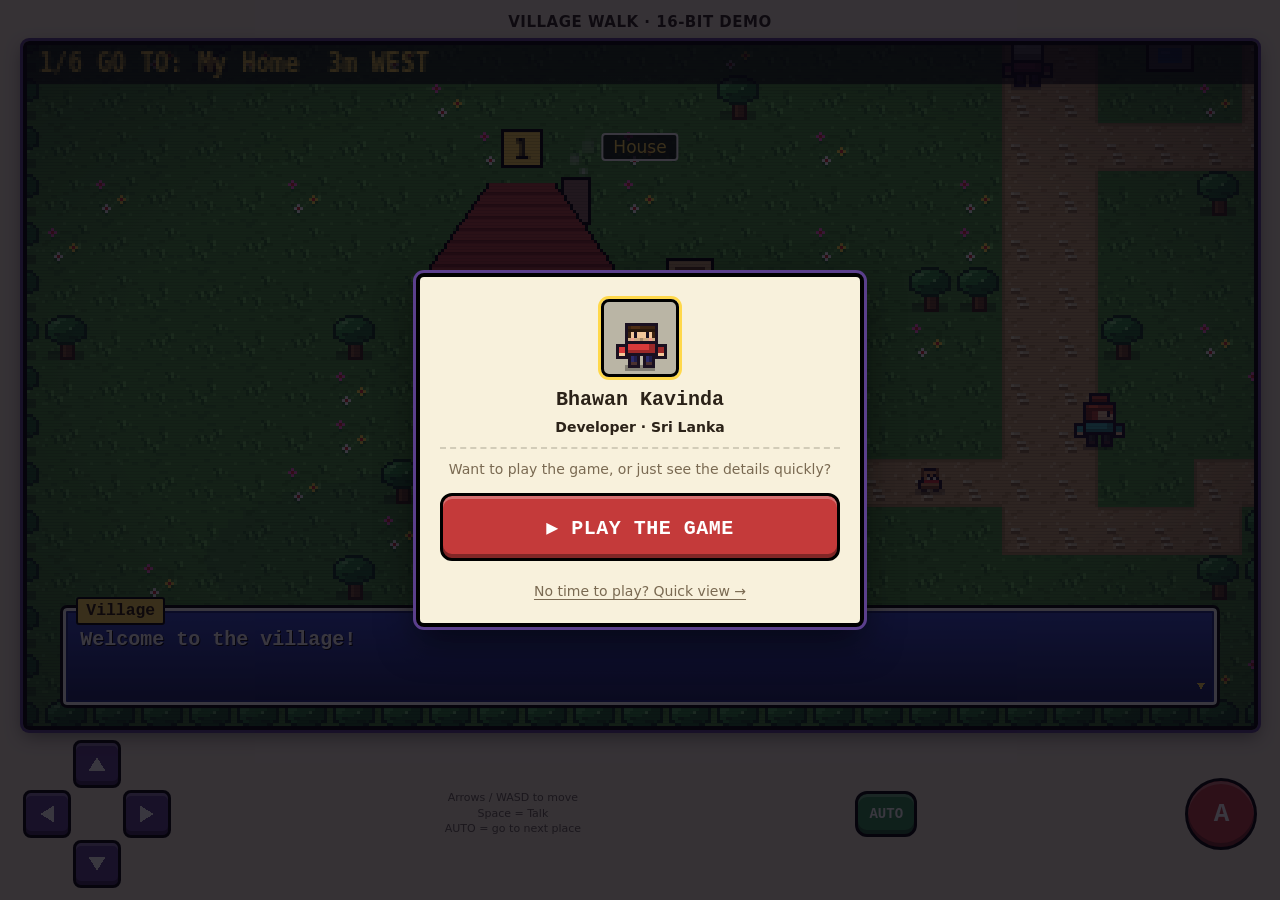
==== commit 3daa2ac8: "play or quick botton profile add" ====
--- a/index.html
+++ b/index.html
@@ -30,8 +30,10 @@
 </div>
 <div id="start" role="dialog" aria-modal="true" aria-labelledby="st-t">
 <div class="st-card">
-<h2 id="st-t">Welcome to my village!</h2>
-<p>How do you want to explore my portfolio?</p>
+<canvas id="st-av" width="24" height="24" aria-hidden="true"></canvas>
+<h2 id="st-t">Bhawan Kavinda</h2>
+<p class="st-intro" id="st-intro">Developer &middot; Sri Lanka</p>
+<p class="st-ask">Want to play the game, or just see the details quickly?</p>
 <button id="st-play" type="button">&#9654; PLAY THE GAME</button>
 <a id="st-quick" href="quick.html">No time to play? Quick view &rarr;</a>
 </div>
--- a/style.css
+++ b/style.css
@@ -78,5 +78,8 @@
 .st-card{width:min(100%,400px);text-align:center;background:var(--sh-bg);color:var(--sh-fg);border:4px solid #000;border-radius:8px;box-shadow:0 0 0 3px var(--btn),0 14px 36px rgba(0,0,0,.55);padding:22px 20px 18px;animation:shin .18s ease-out}
 .st-card h2{margin:0 0 6px;font:700 20px/1.3 "Courier New",ui-monospace,monospace}
 .st-card p{margin:0 0 18px;color:var(--sh-mut);font-size:14px}
+#st-av{display:block;margin:0 auto 10px;width:72px;height:72px;image-rendering:pixelated;background:rgba(0,0,0,.25);border:3px solid #000;border-radius:8px;box-shadow:0 0 0 3px #ffd84a}
+.st-card p.st-intro{margin:2px 0 12px;padding-bottom:12px;border-bottom:2px dashed var(--sh-line);color:var(--sh-fg);font-size:14px;font-weight:600}
+.st-card p.st-ask{margin:0 0 16px}
 #st-play{width:100%;height:68px;border-radius:12px;background:#c43a3a;font-size:20px;letter-spacing:.5px}
 #st-quick{display:inline-block;margin-top:16px;padding:6px 8px;color:var(--sh-mut);font-size:14px;text-underline-offset:3px;-webkit-tap-highlight-color:transparent}
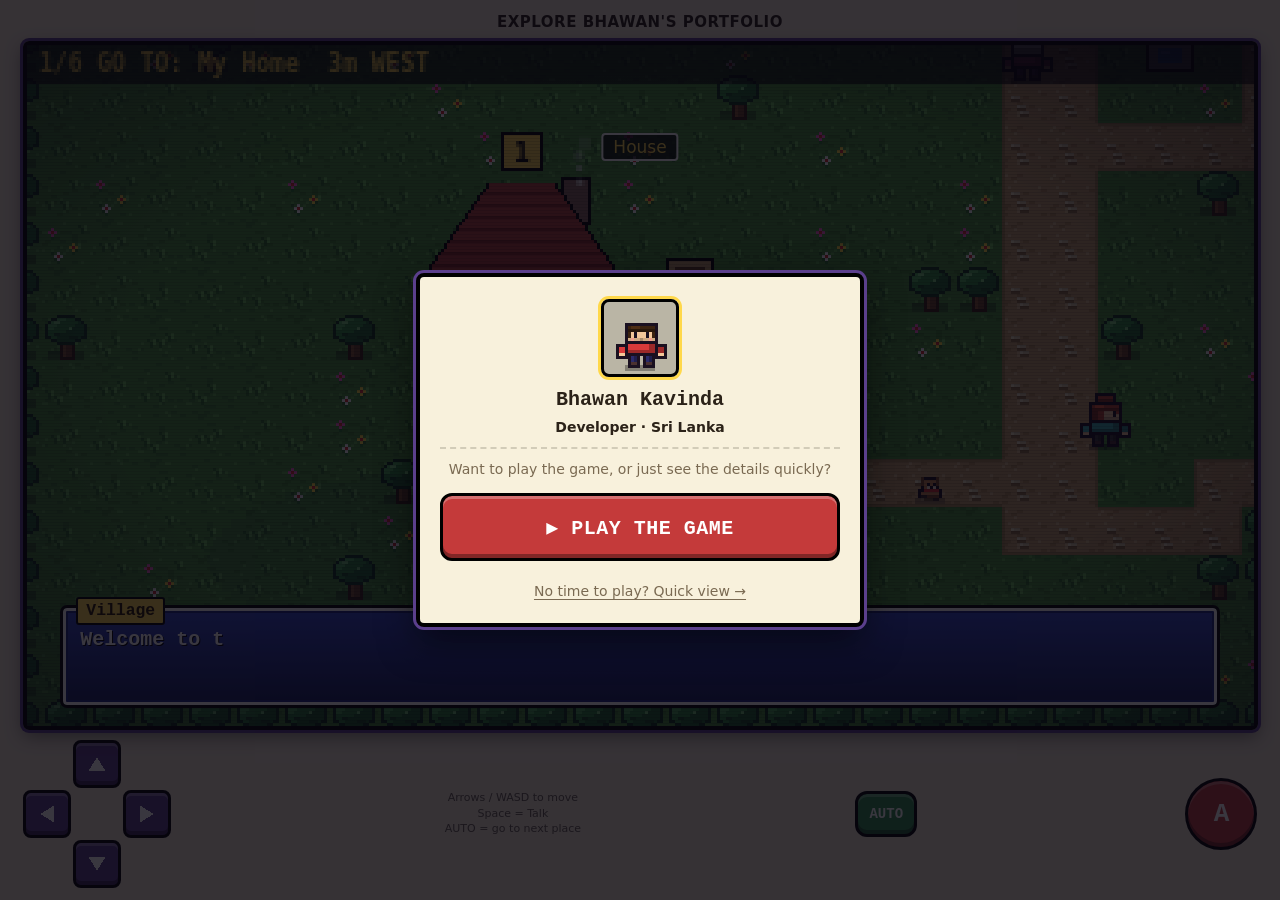
==== commit 4dbd8f30: "add title & remove demo part" ====
--- a/index.html
+++ b/index.html
@@ -2,12 +2,12 @@
 <html lang="en">
 <head>
 <meta charset="utf-8">
-<title>Village Walk - 16-bit Demo</title>
+<title>Bhawan Kavinda - Explore my portfolio</title>
 <meta name="viewport" content="width=device-width, initial-scale=1, viewport-fit=cover">
 <link rel="stylesheet" href="style.css">
 </head>
 <body>
-<h1>VILLAGE WALK &middot; 16-BIT DEMO</h1>
+<h1>EXPLORE BHAWAN'S PORTFOLIO</h1>
 <div id="w"><canvas id="c" width="320" height="240"></canvas>
 <div id="bn" hidden></div><div id="hud"><span id="hudhp"></span><span id="hudtm"></span></div><div id="go" hidden><b>GAME OVER</b><span id="got"></span><span>Press A to retry</span></div><div id="dlg" hidden><b id="nm"></b><span id="tx"></span><i><img src="svg/dialog-arrow.svg" width="10" height="10" alt=""></i></div></div>
 <div id="pad">
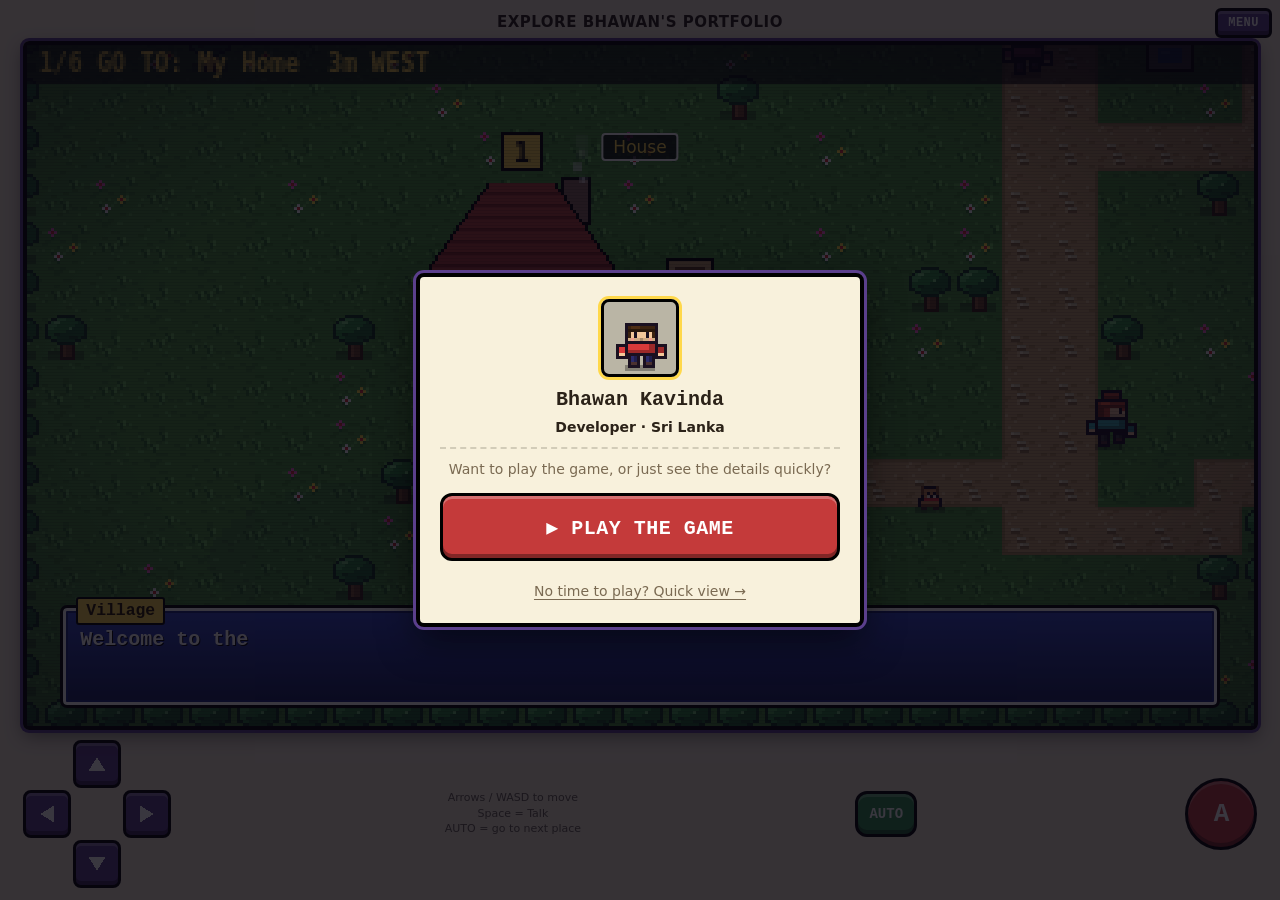
==== commit 9209a96d: "add menu botton" ====
--- a/index.html
+++ b/index.html
@@ -8,6 +8,7 @@
 </head>
 <body>
 <h1>EXPLORE BHAWAN'S PORTFOLIO</h1>
+<button id="menu-btn" type="button" aria-label="Open menu: play or quick view">MENU</button>
 <div id="w"><canvas id="c" width="320" height="240"></canvas>
 <div id="bn" hidden></div><div id="hud"><span id="hudhp"></span><span id="hudtm"></span></div><div id="go" hidden><b>GAME OVER</b><span id="got"></span><span>Press A to retry</span></div><div id="dlg" hidden><b id="nm"></b><span id="tx"></span><i><img src="svg/dialog-arrow.svg" width="10" height="10" alt=""></i></div></div>
 <div id="pad">
--- a/style.css
+++ b/style.css
@@ -73,6 +73,7 @@
 .card em{flex:none;font:700 11px "Courier New",ui-monospace,monospace;font-style:normal;background:var(--btn);color:#fff;border-radius:4px;padding:0 7px}
 .card p.sm{font-size:12px}
 
+#menu-btn{position:fixed;z-index:5;top:calc(env(safe-area-inset-top,0px) + 8px);right:8px;width:auto;height:30px;padding:0 10px;border-radius:6px;font-size:12px;letter-spacing:.5px}
 #start{position:fixed;inset:0;z-index:20;display:flex;align-items:center;justify-content:center;padding:max(12px,env(safe-area-inset-top)) 12px max(12px,env(safe-area-inset-bottom));background:rgba(8,5,16,.8)}
 #start[hidden]{display:none}
 .st-card{width:min(100%,400px);text-align:center;background:var(--sh-bg);color:var(--sh-fg);border:4px solid #000;border-radius:8px;box-shadow:0 0 0 3px var(--btn),0 14px 36px rgba(0,0,0,.55);padding:22px 20px 18px;animation:shin .18s ease-out}
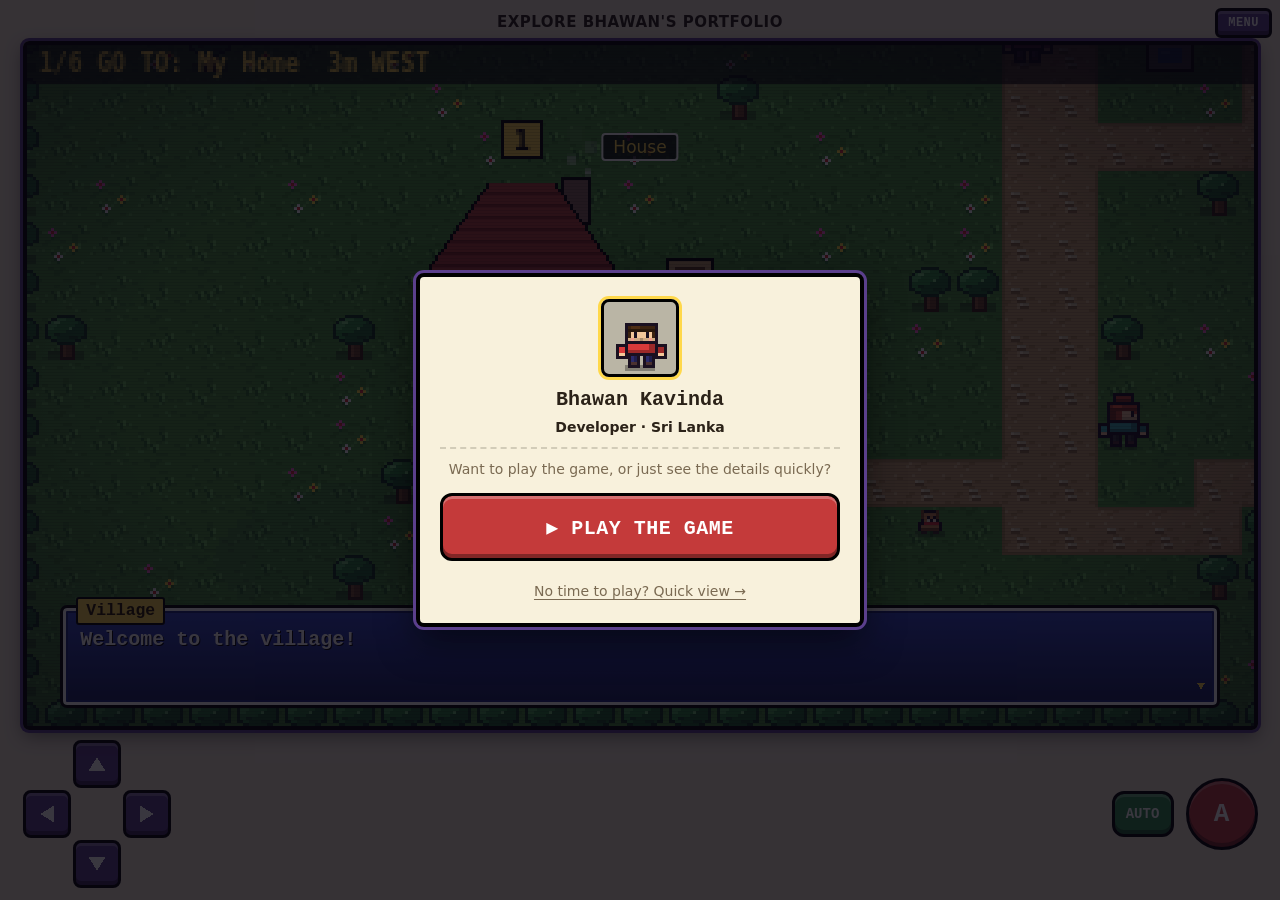
==== commit 0141042a: "clean ui" ====
--- a/index.html
+++ b/index.html
@@ -17,7 +17,6 @@
 <button data-k="left" aria-label="Left"><img style="transform:rotate(-90deg)" src="svg/arrow.svg" alt=""></button><span></span><button data-k="right" aria-label="Right"><img style="transform:rotate(90deg)" src="svg/arrow.svg" alt=""></button>
 <span></span><button data-k="down" aria-label="Down"><img style="transform:rotate(180deg)" src="svg/arrow.svg" alt=""></button><span></span>
 </div>
-<small>Arrows / WASD to move<br>Space = Talk<br>AUTO = go to next place</small>
 <button id="au">AUTO</button>
 <button id="a">A</button>
 </div>
@@ -27,6 +26,17 @@
 <div class="sh-ttl"><div id="sh-title" class="sh-t"></div><p id="sh-sub"></p></div>
 <button id="sh-x" class="sh-x" type="button" aria-label="Close"><img src="svg/close.svg" alt=""></button></header>
 <div id="sh-body" class="sh-body"></div>
+</div>
+</div>
+<div id="howto" hidden role="dialog" aria-modal="true" aria-labelledby="hw-t">
+<div class="st-card">
+<h2 id="hw-t">How to play</h2>
+<ul class="hw">
+<li><b>D-pad / Arrows / WASD</b><span>Move</span></li>
+<li><b>A button / Space</b><span>Talk, open the book</span></li>
+<li><b>AUTO button</b><span>Go to the next place</span></li>
+</ul>
+<button id="hw-ok" type="button">GOT IT</button>
 </div>
 </div>
 <div id="start" role="dialog" aria-modal="true" aria-labelledby="st-t">
--- a/style.css
+++ b/style.css
@@ -74,8 +74,8 @@
 .card p.sm{font-size:12px}
 
 #menu-btn{position:fixed;z-index:5;top:calc(env(safe-area-inset-top,0px) + 8px);right:8px;width:auto;height:30px;padding:0 10px;border-radius:6px;font-size:12px;letter-spacing:.5px}
-#start{position:fixed;inset:0;z-index:20;display:flex;align-items:center;justify-content:center;padding:max(12px,env(safe-area-inset-top)) 12px max(12px,env(safe-area-inset-bottom));background:rgba(8,5,16,.8)}
-#start[hidden]{display:none}
+#start,#howto{position:fixed;inset:0;z-index:20;display:flex;align-items:center;justify-content:center;padding:max(12px,env(safe-area-inset-top)) 12px max(12px,env(safe-area-inset-bottom));background:rgba(8,5,16,.8)}
+#start[hidden],#howto[hidden]{display:none}
 .st-card{width:min(100%,400px);text-align:center;background:var(--sh-bg);color:var(--sh-fg);border:4px solid #000;border-radius:8px;box-shadow:0 0 0 3px var(--btn),0 14px 36px rgba(0,0,0,.55);padding:22px 20px 18px;animation:shin .18s ease-out}
 .st-card h2{margin:0 0 6px;font:700 20px/1.3 "Courier New",ui-monospace,monospace}
 .st-card p{margin:0 0 18px;color:var(--sh-mut);font-size:14px}
@@ -84,3 +84,10 @@
 .st-card p.st-ask{margin:0 0 16px}
 #st-play{width:100%;height:68px;border-radius:12px;background:#c43a3a;font-size:20px;letter-spacing:.5px}
 #st-quick{display:inline-block;margin-top:16px;padding:6px 8px;color:var(--sh-mut);font-size:14px;text-underline-offset:3px;-webkit-tap-highlight-color:transparent}
+#au{margin-left:auto;margin-right:12px}
+.hw{list-style:none;margin:0 0 18px;padding:0;text-align:left}
+.hw li{display:grid;grid-template-columns:auto 1fr;gap:6px 12px;align-items:center;padding:9px 0;border-bottom:1px solid var(--sh-line);font-size:14px}
+.hw li:last-child{border-bottom:0}
+.hw b{font:700 12px/1.6 "Courier New",ui-monospace,monospace;background:var(--sh-chip);border:2px solid #000;border-radius:4px;padding:0 8px}
+.hw span{font-weight:600;text-align:right}
+#hw-ok{width:100%;height:56px;border-radius:12px;background:#2f8f4a;font-size:18px;letter-spacing:.5px}
